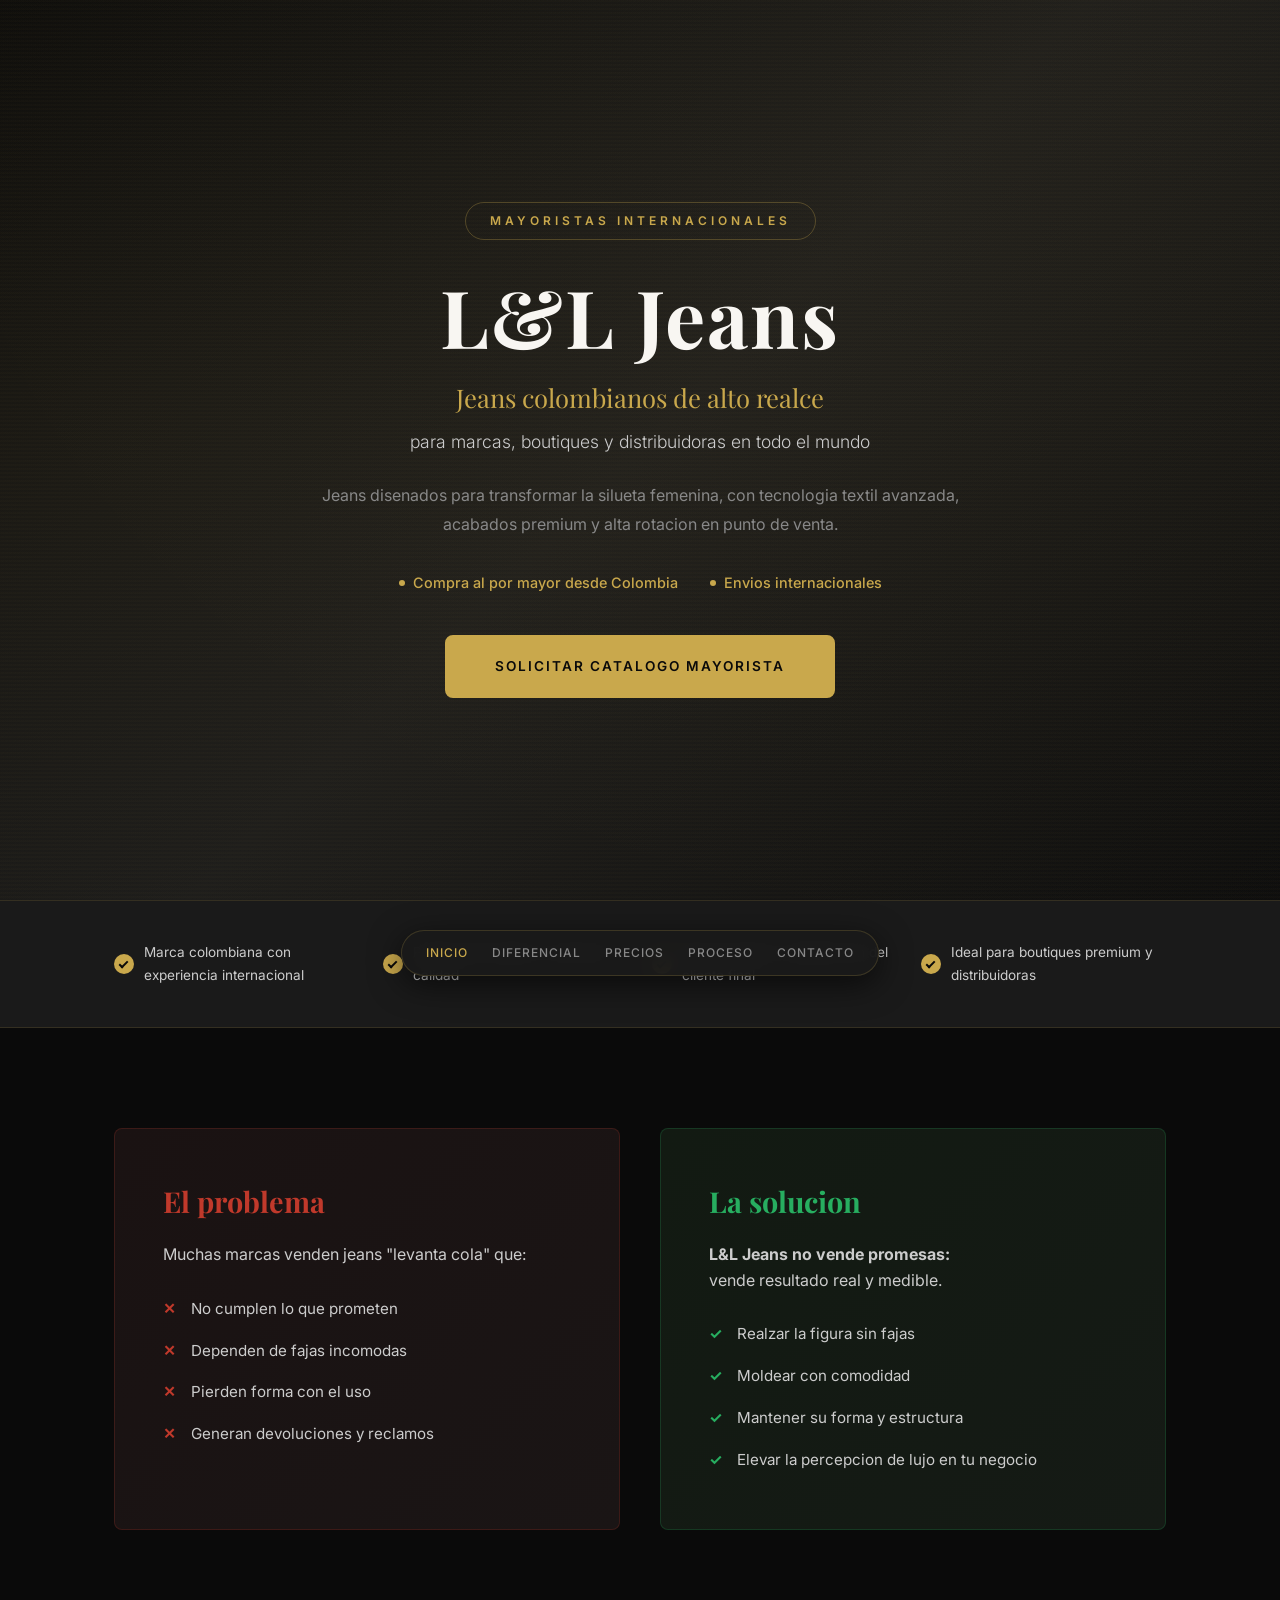
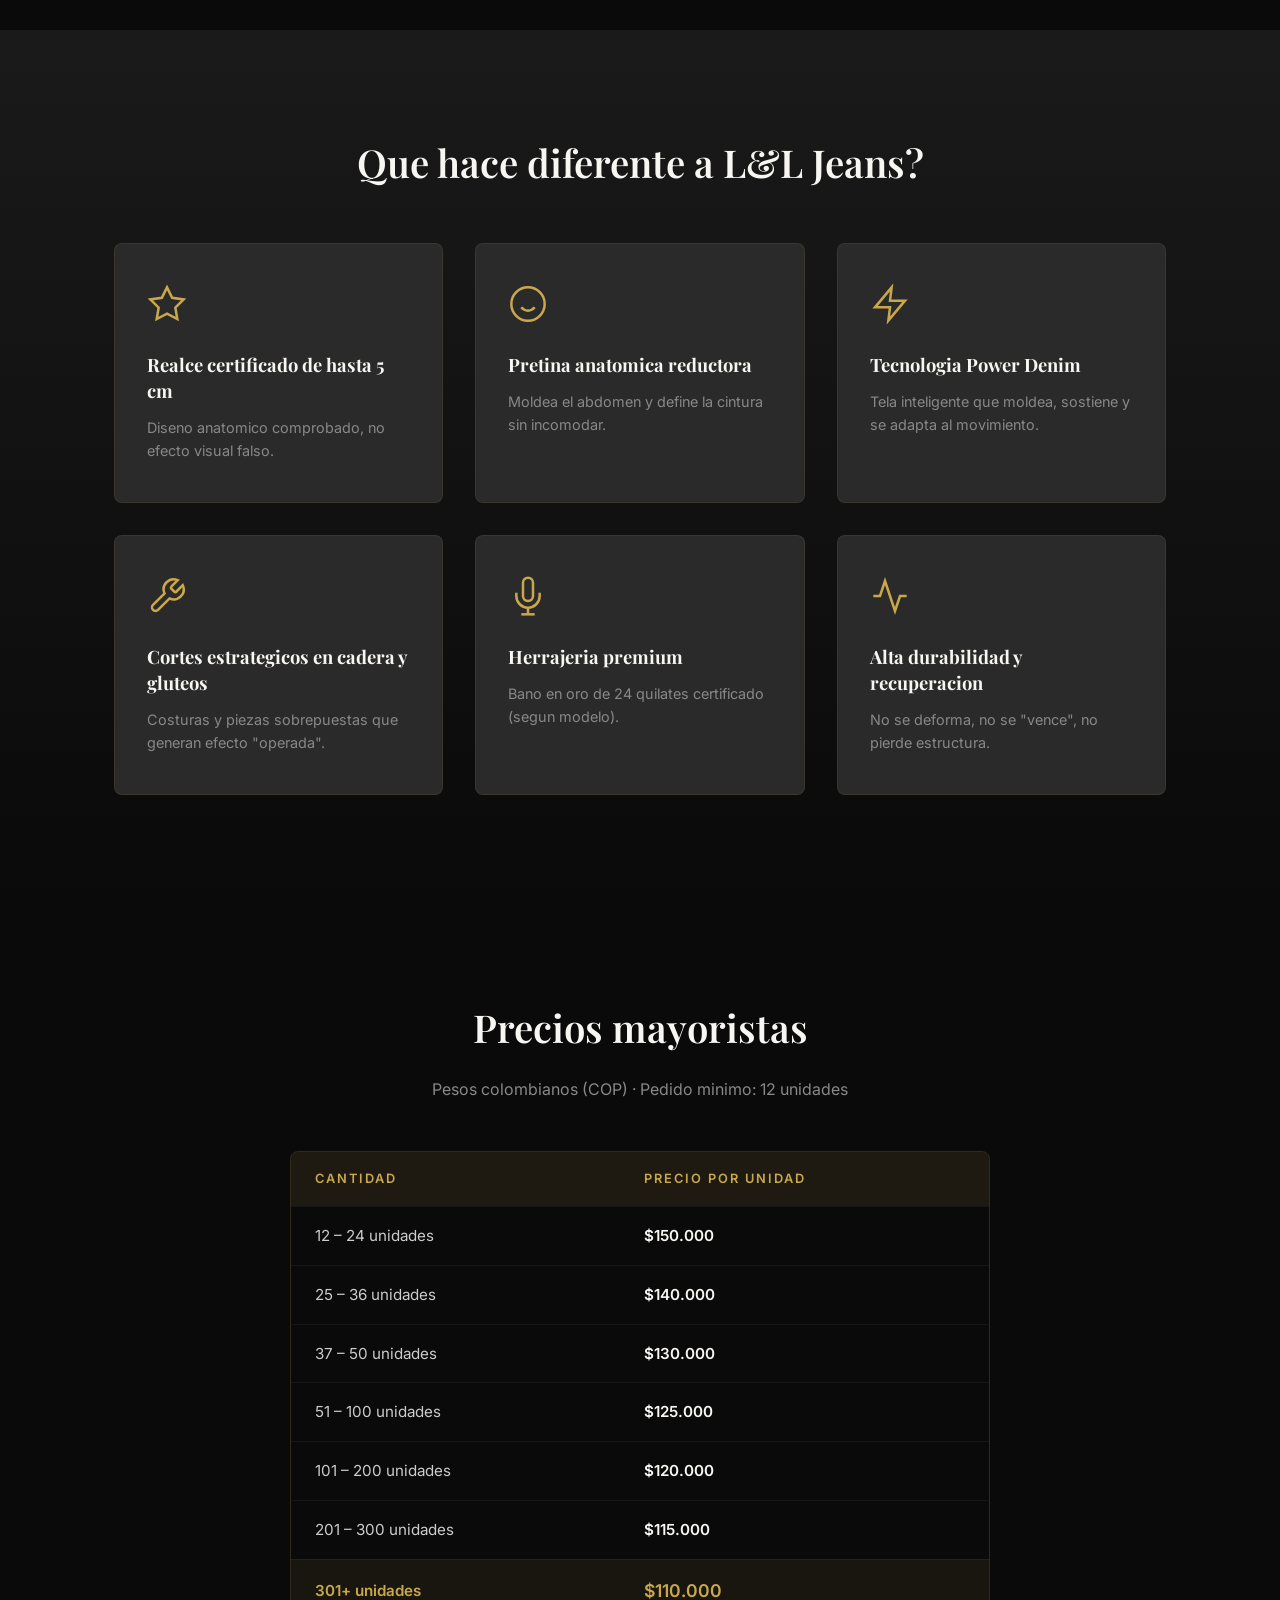
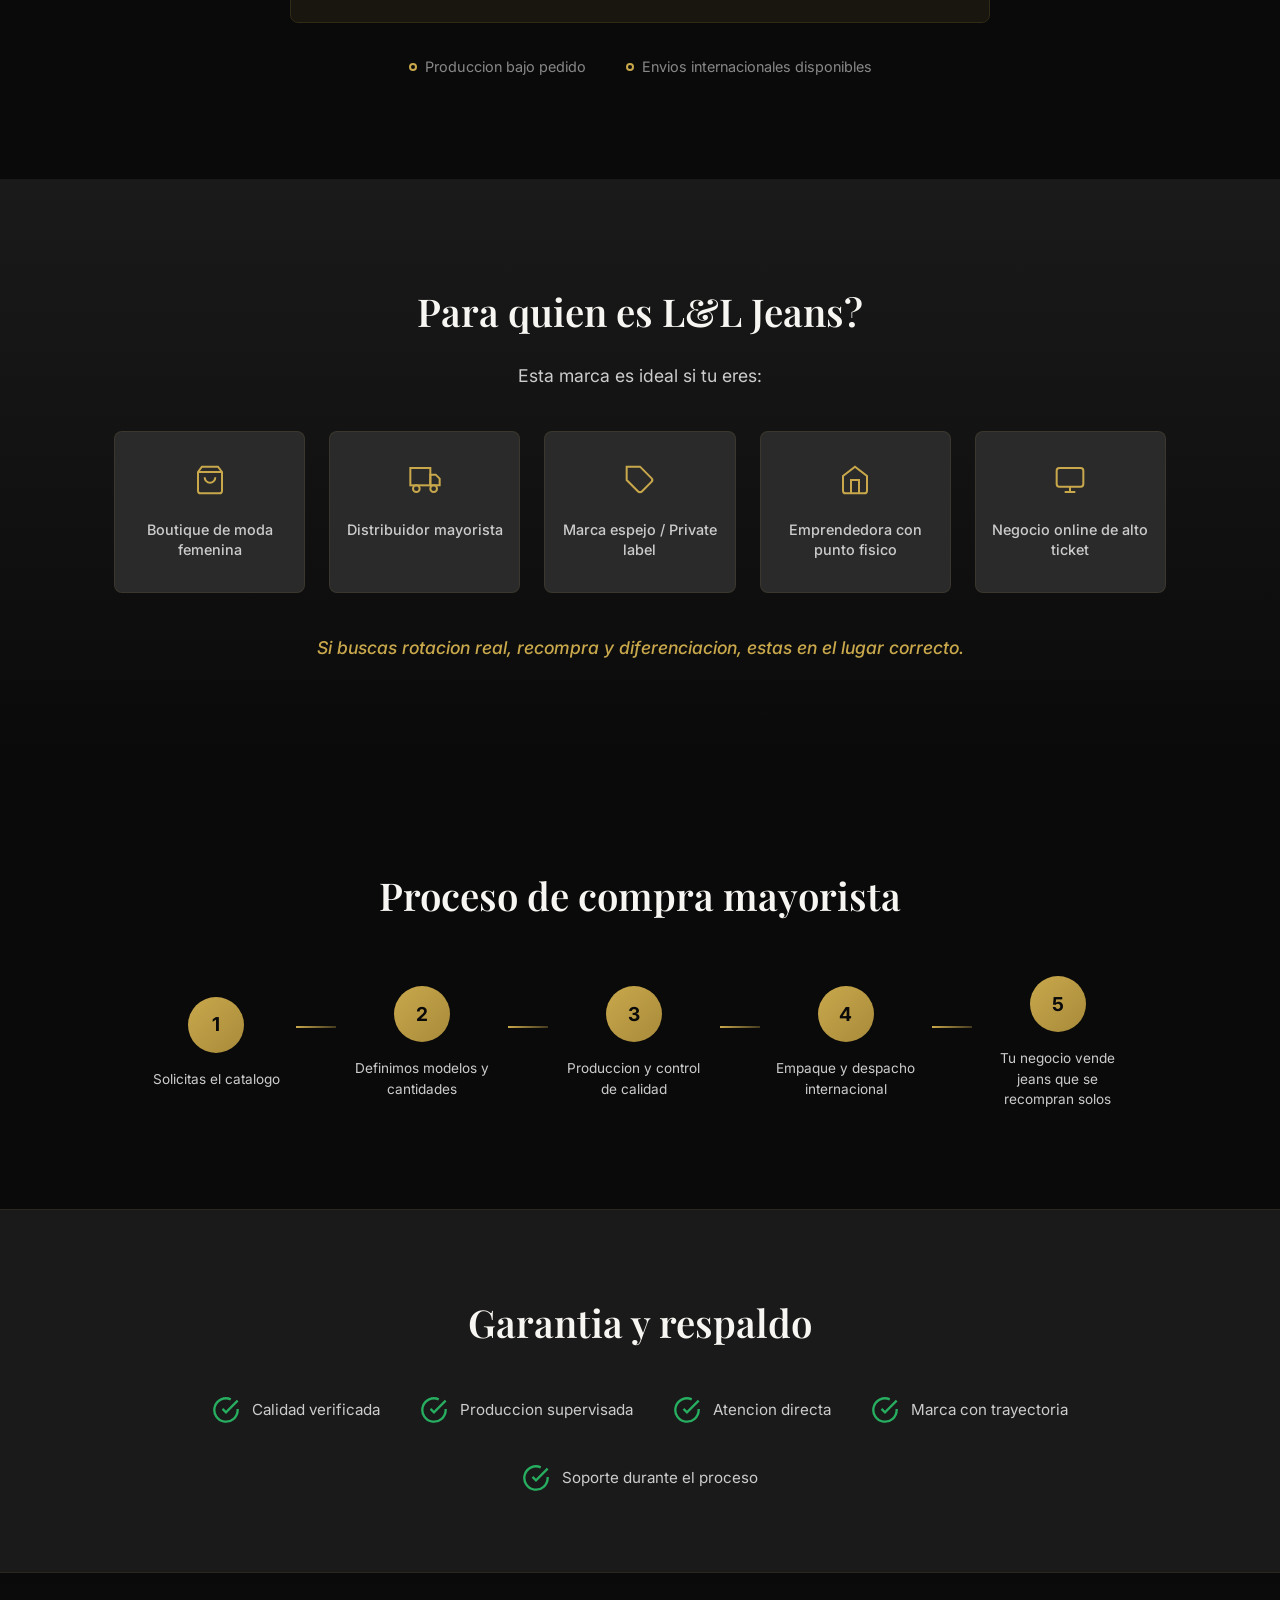
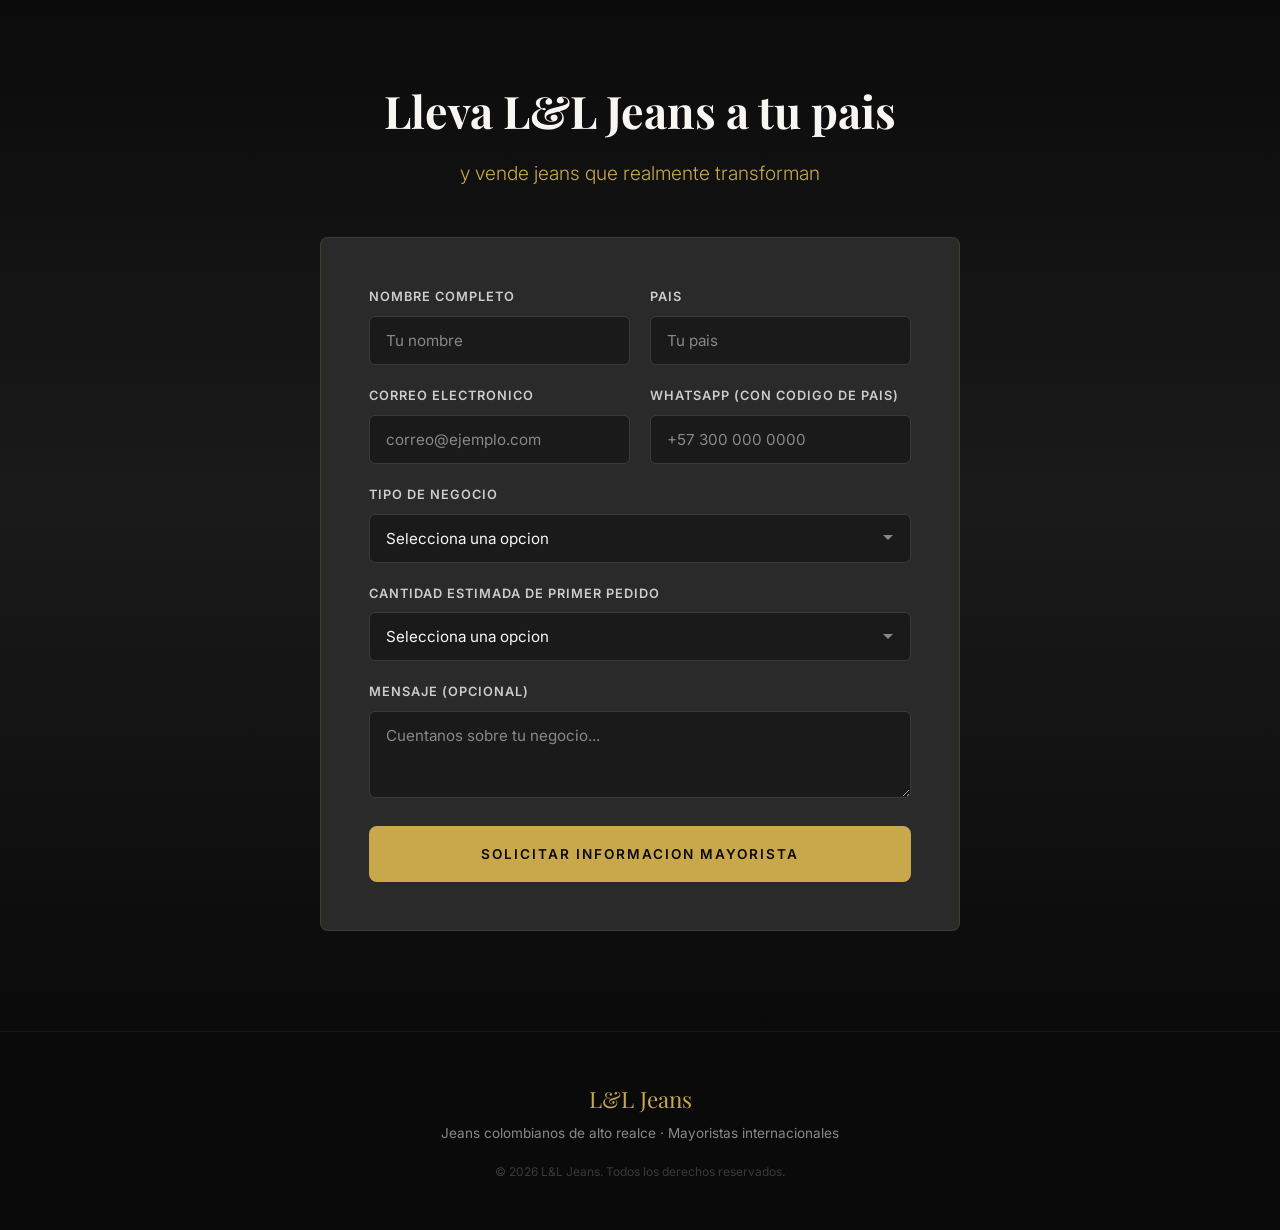
==== index.html @ a90017c5 "Add L&L Jeans wholesale landing page Complete landing page for Colombian premium jeans wholesale bus" ====
<!DOCTYPE html>
<html lang="es">
<head>
  <meta charset="UTF-8">
  <meta name="viewport" content="width=device-width, initial-scale=1.0">
  <title>L&L Jeans | Mayoristas Internacionales – Jeans Colombianos de Alto Realce</title>
  <meta name="description" content="L&L Jeans: Jeans colombianos de alto realce para marcas, boutiques y distribuidoras en todo el mundo. Compra al por mayor desde Colombia con envios internacionales.">
  <link rel="stylesheet" href="styles.css">
  <link rel="preconnect" href="https://fonts.googleapis.com">
  <link rel="preconnect" href="https://fonts.gstatic.com" crossorigin>
  <link href="https://fonts.googleapis.com/css2?family=Playfair+Display:wght@400;600;700&family=Inter:wght@300;400;500;600;700&display=swap" rel="stylesheet">
</head>
<body>

  <!-- HERO -->
  <section class="hero" id="inicio">
    <div class="hero-overlay"></div>
    <div class="container hero-content">
      <p class="hero-badge">Mayoristas Internacionales</p>
      <h1 class="hero-title">L&L Jeans</h1>
      <p class="hero-subtitle">Jeans colombianos de alto realce</p>
      <p class="hero-tagline">para marcas, boutiques y distribuidoras en todo el mundo</p>
      <p class="hero-description">
        Jeans disenados para transformar la silueta femenina, con tecnologia textil avanzada, acabados premium y alta rotacion en punto de venta.
      </p>
      <div class="hero-points">
        <span>Compra al por mayor desde Colombia</span>
        <span>Envios internacionales</span>
      </div>
      <a href="#contacto" class="btn btn-primary btn-lg">Solicitar catalogo mayorista</a>
    </div>
  </section>

  <!-- TRUST BAR -->
  <section class="trust-bar">
    <div class="container">
      <div class="trust-grid">
        <div class="trust-item">
          <span class="trust-check"></span>
          Marca colombiana con experiencia internacional
        </div>
        <div class="trust-item">
          <span class="trust-check"></span>
          Produccion propia y control de calidad
        </div>
        <div class="trust-item">
          <span class="trust-check"></span>
          Alta recompra y satisfaccion del cliente final
        </div>
        <div class="trust-item">
          <span class="trust-check"></span>
          Ideal para boutiques premium y distribuidoras
        </div>
      </div>
    </div>
  </section>

  <!-- PROBLEMA / SOLUCION -->
  <section class="problem-solution" id="solucion">
    <div class="container">
      <div class="ps-grid">
        <div class="ps-card ps-problem">
          <h2>El problema</h2>
          <p class="ps-intro">Muchas marcas venden jeans "levanta cola" que:</p>
          <ul>
            <li>No cumplen lo que prometen</li>
            <li>Dependen de fajas incomodas</li>
            <li>Pierden forma con el uso</li>
            <li>Generan devoluciones y reclamos</li>
          </ul>
        </div>
        <div class="ps-card ps-solution">
          <h2>La solucion</h2>
          <p class="ps-intro"><strong>L&L Jeans no vende promesas:</strong><br>vende resultado real y medible.</p>
          <ul>
            <li>Realzar la figura sin fajas</li>
            <li>Moldear con comodidad</li>
            <li>Mantener su forma y estructura</li>
            <li>Elevar la percepcion de lujo en tu negocio</li>
          </ul>
        </div>
      </div>
    </div>
  </section>

  <!-- VALORES AGREGADOS -->
  <section class="features" id="diferencial">
    <div class="container">
      <h2 class="section-title">Que hace diferente a L&L Jeans?</h2>
      <div class="features-grid">
        <div class="feature-card">
          <div class="feature-icon">
            <svg width="40" height="40" viewBox="0 0 24 24" fill="none" stroke="currentColor" stroke-width="1.5"><path d="M12 2l3.09 6.26L22 9.27l-5 4.87 1.18 6.88L12 17.77l-6.18 3.25L7 14.14 2 9.27l6.91-1.01L12 2z"/></svg>
          </div>
          <h3>Realce certificado de hasta 5 cm</h3>
          <p>Diseno anatomico comprobado, no efecto visual falso.</p>
        </div>
        <div class="feature-card">
          <div class="feature-icon">
            <svg width="40" height="40" viewBox="0 0 24 24" fill="none" stroke="currentColor" stroke-width="1.5"><circle cx="12" cy="12" r="10"/><path d="M8 14s1.5 2 4 2 4-2 4-2"/><line x1="9" y1="9" x2="9.01" y2="9"/><line x1="15" y1="9" x2="15.01" y2="9"/></svg>
          </div>
          <h3>Pretina anatomica reductora</h3>
          <p>Moldea el abdomen y define la cintura sin incomodar.</p>
        </div>
        <div class="feature-card">
          <div class="feature-icon">
            <svg width="40" height="40" viewBox="0 0 24 24" fill="none" stroke="currentColor" stroke-width="1.5"><polygon points="13 2 3 14 12 14 11 22 21 10 12 10 13 2"/></svg>
          </div>
          <h3>Tecnologia Power Denim</h3>
          <p>Tela inteligente que moldea, sostiene y se adapta al movimiento.</p>
        </div>
        <div class="feature-card">
          <div class="feature-icon">
            <svg width="40" height="40" viewBox="0 0 24 24" fill="none" stroke="currentColor" stroke-width="1.5"><path d="M14.7 6.3a1 1 0 0 0 0 1.4l1.6 1.6a1 1 0 0 0 1.4 0l3.77-3.77a6 6 0 0 1-7.94 7.94l-6.91 6.91a2.12 2.12 0 0 1-3-3l6.91-6.91a6 6 0 0 1 7.94-7.94l-3.76 3.76z"/></svg>
          </div>
          <h3>Cortes estrategicos en cadera y gluteos</h3>
          <p>Costuras y piezas sobrepuestas que generan efecto "operada".</p>
        </div>
        <div class="feature-card">
          <div class="feature-icon">
            <svg width="40" height="40" viewBox="0 0 24 24" fill="none" stroke="currentColor" stroke-width="1.5"><path d="M12 1a3 3 0 0 0-3 3v8a3 3 0 0 0 6 0V4a3 3 0 0 0-3-3z"/><path d="M19 10v2a7 7 0 0 1-14 0v-2"/><line x1="12" y1="19" x2="12" y2="23"/><line x1="8" y1="23" x2="16" y2="23"/></svg>
          </div>
          <h3>Herrajeria premium</h3>
          <p>Bano en oro de 24 quilates certificado (segun modelo).</p>
        </div>
        <div class="feature-card">
          <div class="feature-icon">
            <svg width="40" height="40" viewBox="0 0 24 24" fill="none" stroke="currentColor" stroke-width="1.5"><polyline points="22 12 18 12 15 21 9 3 6 12 2 12"/></svg>
          </div>
          <h3>Alta durabilidad y recuperacion</h3>
          <p>No se deforma, no se "vence", no pierde estructura.</p>
        </div>
      </div>
    </div>
  </section>

  <!-- PRECIOS MAYORISTAS -->
  <section class="pricing" id="precios">
    <div class="container">
      <h2 class="section-title">Precios mayoristas</h2>
      <p class="section-subtitle">Pesos colombianos (COP) &middot; Pedido minimo: 12 unidades</p>
      <div class="pricing-table-wrapper">
        <table class="pricing-table">
          <thead>
            <tr>
              <th>Cantidad</th>
              <th>Precio por unidad</th>
            </tr>
          </thead>
          <tbody>
            <tr>
              <td>12 &ndash; 24 unidades</td>
              <td><strong>$150.000</strong></td>
            </tr>
            <tr>
              <td>25 &ndash; 36 unidades</td>
              <td><strong>$140.000</strong></td>
            </tr>
            <tr>
              <td>37 &ndash; 50 unidades</td>
              <td><strong>$130.000</strong></td>
            </tr>
            <tr>
              <td>51 &ndash; 100 unidades</td>
              <td><strong>$125.000</strong></td>
            </tr>
            <tr>
              <td>101 &ndash; 200 unidades</td>
              <td><strong>$120.000</strong></td>
            </tr>
            <tr>
              <td>201 &ndash; 300 unidades</td>
              <td><strong>$115.000</strong></td>
            </tr>
            <tr class="highlight-row">
              <td>301+ unidades</td>
              <td><strong>$110.000</strong></td>
            </tr>
          </tbody>
        </table>
      </div>
      <div class="pricing-notes">
        <span>Produccion bajo pedido</span>
        <span>Envios internacionales disponibles</span>
      </div>
    </div>
  </section>

  <!-- PARA QUIEN -->
  <section class="audience" id="para-quien">
    <div class="container">
      <h2 class="section-title">Para quien es L&L Jeans?</h2>
      <p class="section-intro">Esta marca es ideal si tu eres:</p>
      <div class="audience-grid">
        <div class="audience-card">
          <div class="audience-icon">
            <svg width="32" height="32" viewBox="0 0 24 24" fill="none" stroke="currentColor" stroke-width="1.5"><path d="M6 2L3 6v14a2 2 0 0 0 2 2h14a2 2 0 0 0 2-2V6l-3-4z"/><line x1="3" y1="6" x2="21" y2="6"/><path d="M16 10a4 4 0 0 1-8 0"/></svg>
          </div>
          <h3>Boutique de moda femenina</h3>
        </div>
        <div class="audience-card">
          <div class="audience-icon">
            <svg width="32" height="32" viewBox="0 0 24 24" fill="none" stroke="currentColor" stroke-width="1.5"><rect x="1" y="3" width="15" height="13"/><polygon points="16 8 20 8 23 11 23 16 16 16 16 8"/><circle cx="5.5" cy="18.5" r="2.5"/><circle cx="18.5" cy="18.5" r="2.5"/></svg>
          </div>
          <h3>Distribuidor mayorista</h3>
        </div>
        <div class="audience-card">
          <div class="audience-icon">
            <svg width="32" height="32" viewBox="0 0 24 24" fill="none" stroke="currentColor" stroke-width="1.5"><path d="M20.59 13.41l-7.17 7.17a2 2 0 0 1-2.83 0L2 12V2h10l8.59 8.59a2 2 0 0 1 0 2.82z"/><line x1="7" y1="7" x2="7.01" y2="7"/></svg>
          </div>
          <h3>Marca espejo / Private label</h3>
        </div>
        <div class="audience-card">
          <div class="audience-icon">
            <svg width="32" height="32" viewBox="0 0 24 24" fill="none" stroke="currentColor" stroke-width="1.5"><path d="M3 9l9-7 9 7v11a2 2 0 0 1-2 2H5a2 2 0 0 1-2-2z"/><polyline points="9 22 9 12 15 12 15 22"/></svg>
          </div>
          <h3>Emprendedora con punto fisico</h3>
        </div>
        <div class="audience-card">
          <div class="audience-icon">
            <svg width="32" height="32" viewBox="0 0 24 24" fill="none" stroke="currentColor" stroke-width="1.5"><rect x="2" y="3" width="20" height="14" rx="2" ry="2"/><line x1="8" y1="21" x2="16" y2="21"/><line x1="12" y1="17" x2="12" y2="21"/></svg>
          </div>
          <h3>Negocio online de alto ticket</h3>
        </div>
      </div>
      <p class="audience-cta-text">Si buscas rotacion real, recompra y diferenciacion, estas en el lugar correcto.</p>
    </div>
  </section>

  <!-- PROCESO -->
  <section class="process" id="proceso">
    <div class="container">
      <h2 class="section-title">Proceso de compra mayorista</h2>
      <div class="process-steps">
        <div class="step">
          <div class="step-number">1</div>
          <p>Solicitas el catalogo</p>
        </div>
        <div class="step-connector"></div>
        <div class="step">
          <div class="step-number">2</div>
          <p>Definimos modelos y cantidades</p>
        </div>
        <div class="step-connector"></div>
        <div class="step">
          <div class="step-number">3</div>
          <p>Produccion y control de calidad</p>
        </div>
        <div class="step-connector"></div>
        <div class="step">
          <div class="step-number">4</div>
          <p>Empaque y despacho internacional</p>
        </div>
        <div class="step-connector"></div>
        <div class="step">
          <div class="step-number">5</div>
          <p>Tu negocio vende jeans que se recompran solos</p>
        </div>
      </div>
    </div>
  </section>

  <!-- GARANTIA -->
  <section class="guarantee">
    <div class="container">
      <h2 class="section-title">Garantia y respaldo</h2>
      <div class="guarantee-grid">
        <div class="guarantee-item">
          <svg width="28" height="28" viewBox="0 0 24 24" fill="none" stroke="currentColor" stroke-width="2"><path d="M22 11.08V12a10 10 0 1 1-5.93-9.14"/><polyline points="22 4 12 14.01 9 11.01"/></svg>
          <span>Calidad verificada</span>
        </div>
        <div class="guarantee-item">
          <svg width="28" height="28" viewBox="0 0 24 24" fill="none" stroke="currentColor" stroke-width="2"><path d="M22 11.08V12a10 10 0 1 1-5.93-9.14"/><polyline points="22 4 12 14.01 9 11.01"/></svg>
          <span>Produccion supervisada</span>
        </div>
        <div class="guarantee-item">
          <svg width="28" height="28" viewBox="0 0 24 24" fill="none" stroke="currentColor" stroke-width="2"><path d="M22 11.08V12a10 10 0 1 1-5.93-9.14"/><polyline points="22 4 12 14.01 9 11.01"/></svg>
          <span>Atencion directa</span>
        </div>
        <div class="guarantee-item">
          <svg width="28" height="28" viewBox="0 0 24 24" fill="none" stroke="currentColor" stroke-width="2"><path d="M22 11.08V12a10 10 0 1 1-5.93-9.14"/><polyline points="22 4 12 14.01 9 11.01"/></svg>
          <span>Marca con trayectoria</span>
        </div>
        <div class="guarantee-item">
          <svg width="28" height="28" viewBox="0 0 24 24" fill="none" stroke="currentColor" stroke-width="2"><path d="M22 11.08V12a10 10 0 1 1-5.93-9.14"/><polyline points="22 4 12 14.01 9 11.01"/></svg>
          <span>Soporte durante el proceso</span>
        </div>
      </div>
    </div>
  </section>

  <!-- CTA FINAL -->
  <section class="final-cta" id="contacto">
    <div class="container">
      <h2>Lleva L&L Jeans a tu pais</h2>
      <p class="final-cta-sub">y vende jeans que realmente transforman</p>

      <form class="contact-form" id="contactForm">
        <div class="form-row">
          <div class="form-group">
            <label for="nombre">Nombre completo</label>
            <input type="text" id="nombre" name="nombre" required placeholder="Tu nombre">
          </div>
          <div class="form-group">
            <label for="pais">Pais</label>
            <input type="text" id="pais" name="pais" required placeholder="Tu pais">
          </div>
        </div>
        <div class="form-row">
          <div class="form-group">
            <label for="email">Correo electronico</label>
            <input type="email" id="email" name="email" required placeholder="correo@ejemplo.com">
          </div>
          <div class="form-group">
            <label for="whatsapp">WhatsApp (con codigo de pais)</label>
            <input type="tel" id="whatsapp" name="whatsapp" required placeholder="+57 300 000 0000">
          </div>
        </div>
        <div class="form-group">
          <label for="negocio">Tipo de negocio</label>
          <select id="negocio" name="negocio" required>
            <option value="" disabled selected>Selecciona una opcion</option>
            <option value="boutique">Boutique de moda femenina</option>
            <option value="distribuidor">Distribuidor mayorista</option>
            <option value="marca-espejo">Marca espejo / Private label</option>
            <option value="punto-fisico">Emprendedora con punto fisico</option>
            <option value="online">Negocio online</option>
            <option value="otro">Otro</option>
          </select>
        </div>
        <div class="form-group">
          <label for="cantidad">Cantidad estimada de primer pedido</label>
          <select id="cantidad" name="cantidad" required>
            <option value="" disabled selected>Selecciona una opcion</option>
            <option value="12-24">12 - 24 unidades</option>
            <option value="25-50">25 - 50 unidades</option>
            <option value="51-100">51 - 100 unidades</option>
            <option value="101-200">101 - 200 unidades</option>
            <option value="201+">201+ unidades</option>
          </select>
        </div>
        <div class="form-group">
          <label for="mensaje">Mensaje (opcional)</label>
          <textarea id="mensaje" name="mensaje" rows="3" placeholder="Cuentanos sobre tu negocio..."></textarea>
        </div>
        <button type="submit" class="btn btn-primary btn-lg btn-full">Solicitar informacion mayorista</button>
      </form>
    </div>
  </section>

  <!-- FOOTER -->
  <footer class="footer">
    <div class="container">
      <p class="footer-brand">L&L Jeans</p>
      <p class="footer-tagline">Jeans colombianos de alto realce &middot; Mayoristas internacionales</p>
      <p class="footer-copy">&copy; 2026 L&L Jeans. Todos los derechos reservados.</p>
    </div>
  </footer>

  <!-- FLOATING NAV -->
  <nav class="floating-nav" id="floatingNav">
    <a href="#inicio">Inicio</a>
    <a href="#diferencial">Diferencial</a>
    <a href="#precios">Precios</a>
    <a href="#proceso">Proceso</a>
    <a href="#contacto">Contacto</a>
  </nav>

  <script src="script.js"></script>
</body>
</html>
---- styles.css ----
/* ============================================
   L&L JEANS – LANDING PAGE STYLES
   Premium Wholesale Colombian Jeans
   ============================================ */

/* --- RESET & BASE --- */
*, *::before, *::after {
  margin: 0;
  padding: 0;
  box-sizing: border-box;
}

:root {
  --color-gold: #c9a84c;
  --color-gold-light: #d4b95e;
  --color-gold-dark: #a88a3a;
  --color-black: #0a0a0a;
  --color-dark: #1a1a1a;
  --color-dark-soft: #2a2a2a;
  --color-gray-dark: #3a3a3a;
  --color-gray: #888;
  --color-gray-light: #ccc;
  --color-white: #f8f6f2;
  --color-white-pure: #ffffff;
  --color-red-soft: #c0392b;
  --color-green-soft: #27ae60;

  --font-heading: 'Playfair Display', Georgia, serif;
  --font-body: 'Inter', -apple-system, BlinkMacSystemFont, sans-serif;

  --container-max: 1100px;
  --section-padding: 100px 0;
  --border-radius: 8px;
  --transition: 0.3s ease;
}

html {
  scroll-behavior: smooth;
  font-size: 16px;
}

body {
  font-family: var(--font-body);
  background: var(--color-black);
  color: var(--color-white);
  line-height: 1.7;
  -webkit-font-smoothing: antialiased;
  -moz-osx-font-smoothing: grayscale;
}

.container {
  max-width: var(--container-max);
  margin: 0 auto;
  padding: 0 24px;
}

img {
  max-width: 100%;
  display: block;
}

a {
  color: var(--color-gold);
  text-decoration: none;
  transition: color var(--transition);
}

a:hover {
  color: var(--color-gold-light);
}

/* --- BUTTONS --- */
.btn {
  display: inline-block;
  font-family: var(--font-body);
  font-weight: 600;
  text-transform: uppercase;
  letter-spacing: 2px;
  font-size: 0.8rem;
  padding: 16px 40px;
  border: 2px solid var(--color-gold);
  border-radius: var(--border-radius);
  cursor: pointer;
  transition: all var(--transition);
  text-align: center;
}

.btn-primary {
  background: var(--color-gold);
  color: var(--color-black);
}

.btn-primary:hover {
  background: var(--color-gold-light);
  border-color: var(--color-gold-light);
  color: var(--color-black);
  transform: translateY(-2px);
  box-shadow: 0 8px 30px rgba(201, 168, 76, 0.3);
}

.btn-lg {
  padding: 18px 48px;
  font-size: 0.85rem;
}

.btn-full {
  width: 100%;
}

/* --- SECTION TITLES --- */
.section-title {
  font-family: var(--font-heading);
  font-size: 2.4rem;
  font-weight: 600;
  text-align: center;
  margin-bottom: 16px;
  color: var(--color-white);
}

.section-subtitle {
  text-align: center;
  color: var(--color-gray);
  font-size: 1rem;
  margin-bottom: 48px;
}

.section-intro {
  text-align: center;
  color: var(--color-gray-light);
  font-size: 1.1rem;
  margin-bottom: 40px;
}

/* ============================================
   HERO
   ============================================ */
.hero {
  position: relative;
  min-height: 100vh;
  display: flex;
  align-items: center;
  justify-content: center;
  text-align: center;
  background: linear-gradient(135deg, #0a0a0a 0%, #1a1a1a 50%, #0d0d0d 100%);
  overflow: hidden;
}

.hero::before {
  content: '';
  position: absolute;
  top: -50%;
  left: -50%;
  width: 200%;
  height: 200%;
  background: radial-gradient(ellipse at 30% 50%, rgba(201, 168, 76, 0.06) 0%, transparent 60%),
              radial-gradient(ellipse at 70% 30%, rgba(201, 168, 76, 0.04) 0%, transparent 50%);
  animation: heroGlow 8s ease-in-out infinite alternate;
}

@keyframes heroGlow {
  0% { transform: translate(0, 0); }
  100% { transform: translate(2%, -1%); }
}

.hero-overlay {
  position: absolute;
  inset: 0;
  background: repeating-linear-gradient(
    0deg,
    transparent,
    transparent 2px,
    rgba(201, 168, 76, 0.02) 2px,
    rgba(201, 168, 76, 0.02) 4px
  );
  pointer-events: none;
}

.hero-content {
  position: relative;
  z-index: 2;
  padding: 60px 24px;
}

.hero-badge {
  display: inline-block;
  font-size: 0.75rem;
  font-weight: 600;
  text-transform: uppercase;
  letter-spacing: 4px;
  color: var(--color-gold);
  border: 1px solid rgba(201, 168, 76, 0.3);
  padding: 8px 24px;
  border-radius: 30px;
  margin-bottom: 32px;
}

.hero-title {
  font-family: var(--font-heading);
  font-size: 5rem;
  font-weight: 700;
  color: var(--color-white);
  line-height: 1.1;
  margin-bottom: 16px;
  letter-spacing: 2px;
}

.hero-subtitle {
  font-family: var(--font-heading);
  font-size: 1.6rem;
  font-weight: 400;
  color: var(--color-gold);
  margin-bottom: 8px;
}

.hero-tagline {
  font-size: 1.1rem;
  color: var(--color-gray-light);
  margin-bottom: 24px;
  font-weight: 300;
}

.hero-description {
  max-width: 640px;
  margin: 0 auto 32px;
  font-size: 1rem;
  color: var(--color-gray);
  line-height: 1.8;
}

.hero-points {
  display: flex;
  justify-content: center;
  gap: 32px;
  margin-bottom: 40px;
  flex-wrap: wrap;
}

.hero-points span {
  display: flex;
  align-items: center;
  gap: 8px;
  font-size: 0.9rem;
  color: var(--color-gold);
  font-weight: 500;
}

.hero-points span::before {
  content: '';
  display: inline-block;
  width: 6px;
  height: 6px;
  background: var(--color-gold);
  border-radius: 50%;
}

/* ============================================
   TRUST BAR
   ============================================ */
.trust-bar {
  background: var(--color-dark);
  border-top: 1px solid rgba(201, 168, 76, 0.15);
  border-bottom: 1px solid rgba(201, 168, 76, 0.15);
  padding: 40px 0;
}

.trust-grid {
  display: grid;
  grid-template-columns: repeat(4, 1fr);
  gap: 24px;
}

.trust-item {
  display: flex;
  align-items: center;
  gap: 10px;
  font-size: 0.85rem;
  color: var(--color-gray-light);
  font-weight: 400;
}

.trust-check {
  flex-shrink: 0;
  width: 20px;
  height: 20px;
  background: var(--color-gold);
  border-radius: 50%;
  position: relative;
}

.trust-check::after {
  content: '';
  position: absolute;
  top: 5px;
  left: 7px;
  width: 5px;
  height: 9px;
  border: solid var(--color-black);
  border-width: 0 2px 2px 0;
  transform: rotate(45deg);
}

/* ============================================
   PROBLEM / SOLUTION
   ============================================ */
.problem-solution {
  padding: var(--section-padding);
  background: var(--color-black);
}

.ps-grid {
  display: grid;
  grid-template-columns: 1fr 1fr;
  gap: 40px;
}

.ps-card {
  padding: 48px;
  border-radius: var(--border-radius);
}

.ps-problem {
  background: linear-gradient(135deg, #1a1212, #1a1515);
  border: 1px solid rgba(192, 57, 43, 0.2);
}

.ps-solution {
  background: linear-gradient(135deg, #121a12, #151a15);
  border: 1px solid rgba(39, 174, 96, 0.2);
}

.ps-card h2 {
  font-family: var(--font-heading);
  font-size: 1.8rem;
  margin-bottom: 16px;
  color: var(--color-white);
}

.ps-problem h2 {
  color: var(--color-red-soft);
}

.ps-solution h2 {
  color: var(--color-green-soft);
}

.ps-intro {
  font-size: 1rem;
  color: var(--color-gray-light);
  margin-bottom: 20px;
  line-height: 1.6;
}

.ps-card ul {
  list-style: none;
  padding: 0;
}

.ps-card ul li {
  padding: 8px 0 8px 28px;
  position: relative;
  font-size: 0.95rem;
  color: var(--color-gray-light);
}

.ps-problem ul li::before {
  content: '\2715';
  position: absolute;
  left: 0;
  color: var(--color-red-soft);
  font-weight: 700;
}

.ps-solution ul li::before {
  content: '\2713';
  position: absolute;
  left: 0;
  color: var(--color-green-soft);
  font-weight: 700;
}

/* ============================================
   FEATURES
   ============================================ */
.features {
  padding: var(--section-padding);
  background: linear-gradient(180deg, var(--color-dark) 0%, var(--color-black) 100%);
}

.features-grid {
  display: grid;
  grid-template-columns: repeat(3, 1fr);
  gap: 32px;
  margin-top: 48px;
}

.feature-card {
  background: var(--color-dark-soft);
  border: 1px solid rgba(201, 168, 76, 0.1);
  border-radius: var(--border-radius);
  padding: 40px 32px;
  transition: all var(--transition);
}

.feature-card:hover {
  border-color: rgba(201, 168, 76, 0.3);
  transform: translateY(-4px);
  box-shadow: 0 12px 40px rgba(0, 0, 0, 0.4);
}

.feature-icon {
  color: var(--color-gold);
  margin-bottom: 20px;
}

.feature-card h3 {
  font-family: var(--font-heading);
  font-size: 1.15rem;
  color: var(--color-white);
  margin-bottom: 12px;
  line-height: 1.4;
}

.feature-card p {
  font-size: 0.9rem;
  color: var(--color-gray);
  line-height: 1.6;
}

/* ============================================
   PRICING
   ============================================ */
.pricing {
  padding: var(--section-padding);
  background: var(--color-black);
}

.pricing-table-wrapper {
  max-width: 700px;
  margin: 0 auto;
  border-radius: var(--border-radius);
  overflow: hidden;
  border: 1px solid rgba(201, 168, 76, 0.2);
}

.pricing-table {
  width: 100%;
  border-collapse: collapse;
}

.pricing-table thead {
  background: rgba(201, 168, 76, 0.1);
}

.pricing-table th {
  padding: 16px 24px;
  text-align: left;
  font-size: 0.8rem;
  text-transform: uppercase;
  letter-spacing: 2px;
  color: var(--color-gold);
  font-weight: 600;
}

.pricing-table td {
  padding: 16px 24px;
  font-size: 0.95rem;
  color: var(--color-gray-light);
  border-top: 1px solid rgba(255, 255, 255, 0.05);
}

.pricing-table td strong {
  color: var(--color-white);
  font-weight: 600;
}

.pricing-table tbody tr:hover {
  background: rgba(201, 168, 76, 0.05);
}

.pricing-table .highlight-row {
  background: rgba(201, 168, 76, 0.08);
}

.pricing-table .highlight-row td {
  color: var(--color-gold);
  font-weight: 600;
}

.pricing-table .highlight-row td strong {
  color: var(--color-gold);
  font-size: 1.1rem;
}

.pricing-notes {
  display: flex;
  justify-content: center;
  gap: 40px;
  margin-top: 32px;
  flex-wrap: wrap;
}

.pricing-notes span {
  display: flex;
  align-items: center;
  gap: 8px;
  font-size: 0.9rem;
  color: var(--color-gray);
}

.pricing-notes span::before {
  content: '';
  display: inline-block;
  width: 8px;
  height: 8px;
  border: 2px solid var(--color-gold);
  border-radius: 50%;
}

/* ============================================
   AUDIENCE
   ============================================ */
.audience {
  padding: var(--section-padding);
  background: linear-gradient(180deg, var(--color-dark) 0%, var(--color-black) 100%);
}

.audience-grid {
  display: grid;
  grid-template-columns: repeat(5, 1fr);
  gap: 24px;
  margin-bottom: 40px;
}

.audience-card {
  text-align: center;
  padding: 32px 16px;
  background: var(--color-dark-soft);
  border: 1px solid rgba(201, 168, 76, 0.1);
  border-radius: var(--border-radius);
  transition: all var(--transition);
}

.audience-card:hover {
  border-color: rgba(201, 168, 76, 0.3);
  transform: translateY(-3px);
}

.audience-icon {
  color: var(--color-gold);
  margin-bottom: 16px;
}

.audience-card h3 {
  font-size: 0.9rem;
  font-weight: 500;
  color: var(--color-gray-light);
  line-height: 1.4;
}

.audience-cta-text {
  text-align: center;
  font-size: 1.1rem;
  color: var(--color-gold);
  font-weight: 500;
  font-style: italic;
}

/* ============================================
   PROCESS
   ============================================ */
.process {
  padding: var(--section-padding);
  background: var(--color-black);
}

.process-steps {
  display: flex;
  align-items: center;
  justify-content: center;
  gap: 0;
  flex-wrap: wrap;
  margin-top: 48px;
}

.step {
  text-align: center;
  flex: 0 0 auto;
  padding: 0 16px;
}

.step-number {
  width: 56px;
  height: 56px;
  border-radius: 50%;
  background: linear-gradient(135deg, var(--color-gold), var(--color-gold-dark));
  color: var(--color-black);
  font-weight: 700;
  font-size: 1.2rem;
  display: flex;
  align-items: center;
  justify-content: center;
  margin: 0 auto 16px;
}

.step p {
  font-size: 0.85rem;
  color: var(--color-gray-light);
  max-width: 140px;
  line-height: 1.5;
}

.step-connector {
  width: 40px;
  height: 2px;
  background: linear-gradient(90deg, var(--color-gold), rgba(201, 168, 76, 0.3));
  margin-bottom: 32px;
}

/* ============================================
   GUARANTEE
   ============================================ */
.guarantee {
  padding: 80px 0;
  background: var(--color-dark);
  border-top: 1px solid rgba(201, 168, 76, 0.1);
  border-bottom: 1px solid rgba(201, 168, 76, 0.1);
}

.guarantee-grid {
  display: flex;
  justify-content: center;
  gap: 40px;
  flex-wrap: wrap;
  margin-top: 40px;
}

.guarantee-item {
  display: flex;
  align-items: center;
  gap: 12px;
  color: var(--color-gray-light);
  font-size: 0.95rem;
}

.guarantee-item svg {
  color: var(--color-green-soft);
  flex-shrink: 0;
}

/* ============================================
   FINAL CTA / CONTACT FORM
   ============================================ */
.final-cta {
  padding: var(--section-padding);
  background: linear-gradient(180deg, var(--color-black) 0%, var(--color-dark) 50%, var(--color-black) 100%);
}

.final-cta h2 {
  font-family: var(--font-heading);
  font-size: 2.8rem;
  text-align: center;
  color: var(--color-white);
  margin-bottom: 8px;
}

.final-cta-sub {
  text-align: center;
  font-size: 1.2rem;
  color: var(--color-gold);
  margin-bottom: 48px;
  font-weight: 300;
}

.contact-form {
  max-width: 640px;
  margin: 0 auto;
  background: var(--color-dark-soft);
  border: 1px solid rgba(201, 168, 76, 0.15);
  border-radius: var(--border-radius);
  padding: 48px;
}

.form-row {
  display: grid;
  grid-template-columns: 1fr 1fr;
  gap: 20px;
}

.form-group {
  margin-bottom: 20px;
}

.form-group label {
  display: block;
  font-size: 0.8rem;
  font-weight: 600;
  text-transform: uppercase;
  letter-spacing: 1px;
  color: var(--color-gray-light);
  margin-bottom: 8px;
}

.form-group input,
.form-group select,
.form-group textarea {
  width: 100%;
  padding: 14px 16px;
  background: var(--color-dark);
  border: 1px solid var(--color-gray-dark);
  border-radius: 6px;
  color: var(--color-white);
  font-family: var(--font-body);
  font-size: 0.95rem;
  transition: border-color var(--transition);
}

.form-group input::placeholder,
.form-group textarea::placeholder {
  color: var(--color-gray);
}

.form-group input:focus,
.form-group select:focus,
.form-group textarea:focus {
  outline: none;
  border-color: var(--color-gold);
  box-shadow: 0 0 0 3px rgba(201, 168, 76, 0.1);
}

.form-group select {
  appearance: none;
  background-image: url("data:image/svg+xml,%3Csvg xmlns='http://www.w3.org/2000/svg' width='12' height='12' viewBox='0 0 12 12'%3E%3Cpath fill='%23888' d='M6 8L1 3h10z'/%3E%3C/svg%3E");
  background-repeat: no-repeat;
  background-position: right 16px center;
  padding-right: 40px;
}

.form-group select option {
  background: var(--color-dark);
  color: var(--color-white);
}

.form-group textarea {
  resize: vertical;
  min-height: 80px;
}

/* ============================================
   FOOTER
   ============================================ */
.footer {
  padding: 48px 0;
  background: var(--color-black);
  border-top: 1px solid rgba(255, 255, 255, 0.05);
  text-align: center;
}

.footer-brand {
  font-family: var(--font-heading);
  font-size: 1.4rem;
  color: var(--color-gold);
  margin-bottom: 4px;
}

.footer-tagline {
  font-size: 0.85rem;
  color: var(--color-gray);
  margin-bottom: 16px;
}

.footer-copy {
  font-size: 0.75rem;
  color: var(--color-gray-dark);
}

/* ============================================
   FLOATING NAV
   ============================================ */
.floating-nav {
  position: fixed;
  bottom: 24px;
  left: 50%;
  transform: translateX(-50%) translateY(100px);
  background: rgba(26, 26, 26, 0.95);
  backdrop-filter: blur(12px);
  border: 1px solid rgba(201, 168, 76, 0.2);
  border-radius: 40px;
  padding: 12px 24px;
  display: flex;
  gap: 24px;
  z-index: 100;
  transition: transform 0.4s ease;
  box-shadow: 0 8px 32px rgba(0, 0, 0, 0.6);
}

.floating-nav.visible {
  transform: translateX(-50%) translateY(0);
}

.floating-nav a {
  font-size: 0.75rem;
  font-weight: 500;
  text-transform: uppercase;
  letter-spacing: 1px;
  color: var(--color-gray);
  transition: color var(--transition);
  white-space: nowrap;
}

.floating-nav a:hover,
.floating-nav a.active {
  color: var(--color-gold);
}

/* ============================================
   ANIMATIONS
   ============================================ */
.fade-in {
  opacity: 0;
  transform: translateY(30px);
  transition: opacity 0.6s ease, transform 0.6s ease;
}

.fade-in.visible {
  opacity: 1;
  transform: translateY(0);
}

/* ============================================
   RESPONSIVE
   ============================================ */
@media (max-width: 1024px) {
  .features-grid {
    grid-template-columns: repeat(2, 1fr);
  }

  .audience-grid {
    grid-template-columns: repeat(3, 1fr);
  }
}

@media (max-width: 768px) {
  :root {
    --section-padding: 72px 0;
  }

  .hero-title {
    font-size: 3rem;
  }

  .hero-subtitle {
    font-size: 1.2rem;
  }

  .section-title {
    font-size: 1.8rem;
  }

  .trust-grid {
    grid-template-columns: repeat(2, 1fr);
    gap: 16px;
  }

  .ps-grid {
    grid-template-columns: 1fr;
  }

  .ps-card {
    padding: 32px;
  }

  .features-grid {
    grid-template-columns: 1fr;
  }

  .audience-grid {
    grid-template-columns: repeat(2, 1fr);
  }

  .process-steps {
    flex-direction: column;
    align-items: center;
  }

  .step-connector {
    width: 2px;
    height: 24px;
    margin-bottom: 0;
    background: linear-gradient(180deg, var(--color-gold), rgba(201, 168, 76, 0.3));
  }

  .guarantee-grid {
    flex-direction: column;
    align-items: center;
    gap: 20px;
  }

  .form-row {
    grid-template-columns: 1fr;
  }

  .contact-form {
    padding: 32px 24px;
  }

  .final-cta h2 {
    font-size: 2rem;
  }

  .floating-nav {
    gap: 16px;
    padding: 10px 20px;
  }

  .floating-nav a {
    font-size: 0.65rem;
  }

  .pricing-notes {
    flex-direction: column;
    align-items: center;
    gap: 12px;
  }
}

@media (max-width: 480px) {
  .hero-title {
    font-size: 2.4rem;
  }

  .hero-points {
    flex-direction: column;
    align-items: center;
    gap: 12px;
  }

  .trust-grid {
    grid-template-columns: 1fr;
  }

  .audience-grid {
    grid-template-columns: 1fr;
  }

  .btn-lg {
    padding: 16px 32px;
    font-size: 0.8rem;
  }

  .floating-nav {
    gap: 12px;
    padding: 10px 16px;
  }
}
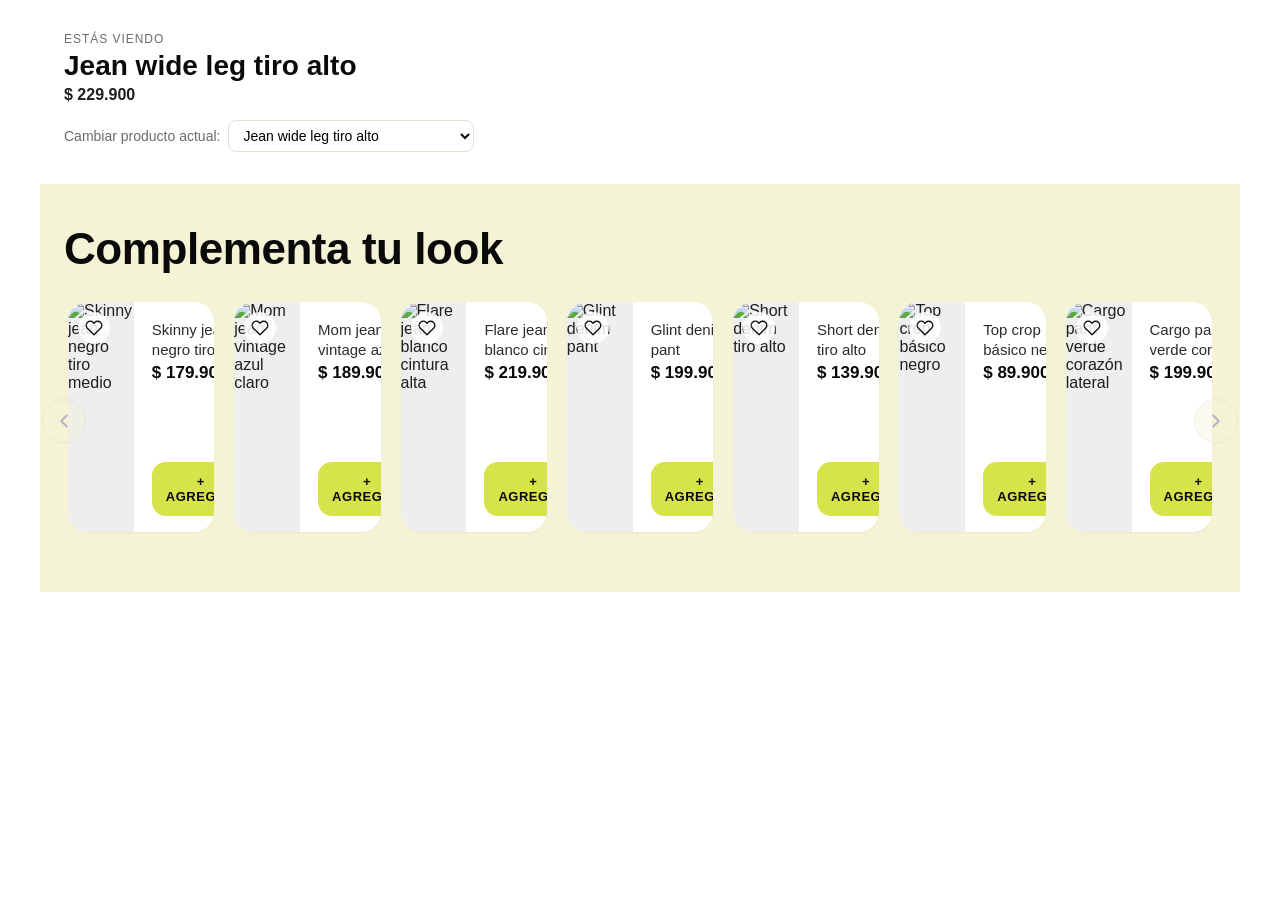
==== commit 65667cd0: "Add Complementa tu look section with dynamic product filtering Self-contained section matching LAL J" ====
--- a/index.html
+++ b/index.html
@@ -1,371 +1,64 @@
 <!DOCTYPE html>
 <html lang="es">
 <head>
-  <meta charset="UTF-8">
-  <meta name="viewport" content="width=device-width, initial-scale=1.0">
-  <title>L&L Jeans | Mayoristas Internacionales – Jeans Colombianos de Alto Realce</title>
-  <meta name="description" content="L&L Jeans: Jeans colombianos de alto realce para marcas, boutiques y distribuidoras en todo el mundo. Compra al por mayor desde Colombia con envios internacionales.">
-  <link rel="stylesheet" href="styles.css">
-  <link rel="preconnect" href="https://fonts.googleapis.com">
-  <link rel="preconnect" href="https://fonts.gstatic.com" crossorigin>
-  <link href="https://fonts.googleapis.com/css2?family=Playfair+Display:wght@400;600;700&family=Inter:wght@300;400;500;600;700&display=swap" rel="stylesheet">
+  <meta charset="UTF-8" />
+  <meta name="viewport" content="width=device-width, initial-scale=1.0" />
+  <title>LAL Jeans — Complementa tu look</title>
+  <link rel="stylesheet" href="complementa-look.css" />
 </head>
 <body>
+  <main class="page">
+    <!-- Demo: simula la página de producto actual -->
+    <section class="current-product" aria-label="Producto actual">
+      <div class="current-product__info">
+        <p class="current-product__eyebrow">Estás viendo</p>
+        <h1 class="current-product__title" id="currentProductTitle">Jean wide leg tiro alto</h1>
+        <p class="current-product__price" id="currentProductPrice">$229.900</p>
+        <label class="current-product__switcher">
+          Cambiar producto actual:
+          <select id="currentProductSelect"></select>
+        </label>
+      </div>
+    </section>
 
-  <!-- HERO -->
-  <section class="hero" id="inicio">
-    <div class="hero-overlay"></div>
-    <div class="container hero-content">
-      <p class="hero-badge">Mayoristas Internacionales</p>
-      <h1 class="hero-title">L&L Jeans</h1>
-      <p class="hero-subtitle">Jeans colombianos de alto realce</p>
-      <p class="hero-tagline">para marcas, boutiques y distribuidoras en todo el mundo</p>
-      <p class="hero-description">
-        Jeans disenados para transformar la silueta femenina, con tecnologia textil avanzada, acabados premium y alta rotacion en punto de venta.
-      </p>
-      <div class="hero-points">
-        <span>Compra al por mayor desde Colombia</span>
-        <span>Envios internacionales</span>
-      </div>
-      <a href="#contacto" class="btn btn-primary btn-lg">Solicitar catalogo mayorista</a>
-    </div>
-  </section>
+    <!-- Sección Complementa tu look -->
+    <section
+      class="complementa"
+      aria-labelledby="complementaTitle"
+      data-current-product-id=""
+    >
+      <div class="complementa__inner">
+        <h2 id="complementaTitle" class="complementa__title">Complementa tu look</h2>
 
-  <!-- TRUST BAR -->
-  <section class="trust-bar">
-    <div class="container">
-      <div class="trust-grid">
-        <div class="trust-item">
-          <span class="trust-check"></span>
-          Marca colombiana con experiencia internacional
-        </div>
-        <div class="trust-item">
-          <span class="trust-check"></span>
-          Produccion propia y control de calidad
-        </div>
-        <div class="trust-item">
-          <span class="trust-check"></span>
-          Alta recompra y satisfaccion del cliente final
-        </div>
-        <div class="trust-item">
-          <span class="trust-check"></span>
-          Ideal para boutiques premium y distribuidoras
+        <div class="complementa__carousel">
+          <button
+            class="complementa__nav complementa__nav--prev"
+            type="button"
+            aria-label="Ver productos anteriores"
+          >
+            <svg viewBox="0 0 24 24" aria-hidden="true">
+              <path d="M15 6l-6 6 6 6" fill="none" stroke="currentColor" stroke-width="2" stroke-linecap="round" stroke-linejoin="round"/>
+            </svg>
+          </button>
+
+          <ul class="complementa__track" id="complementaTrack" role="list">
+            <!-- cards se inyectan con JS -->
+          </ul>
+
+          <button
+            class="complementa__nav complementa__nav--next"
+            type="button"
+            aria-label="Ver más productos"
+          >
+            <svg viewBox="0 0 24 24" aria-hidden="true">
+              <path d="M9 6l6 6-6 6" fill="none" stroke="currentColor" stroke-width="2" stroke-linecap="round" stroke-linejoin="round"/>
+            </svg>
+          </button>
         </div>
       </div>
-    </div>
-  </section>
+    </section>
+  </main>
 
-  <!-- PROBLEMA / SOLUCION -->
-  <section class="problem-solution" id="solucion">
-    <div class="container">
-      <div class="ps-grid">
-        <div class="ps-card ps-problem">
-          <h2>El problema</h2>
-          <p class="ps-intro">Muchas marcas venden jeans "levanta cola" que:</p>
-          <ul>
-            <li>No cumplen lo que prometen</li>
-            <li>Dependen de fajas incomodas</li>
-            <li>Pierden forma con el uso</li>
-            <li>Generan devoluciones y reclamos</li>
-          </ul>
-        </div>
-        <div class="ps-card ps-solution">
-          <h2>La solucion</h2>
-          <p class="ps-intro"><strong>L&L Jeans no vende promesas:</strong><br>vende resultado real y medible.</p>
-          <ul>
-            <li>Realzar la figura sin fajas</li>
-            <li>Moldear con comodidad</li>
-            <li>Mantener su forma y estructura</li>
-            <li>Elevar la percepcion de lujo en tu negocio</li>
-          </ul>
-        </div>
-      </div>
-    </div>
-  </section>
-
-  <!-- VALORES AGREGADOS -->
-  <section class="features" id="diferencial">
-    <div class="container">
-      <h2 class="section-title">Que hace diferente a L&L Jeans?</h2>
-      <div class="features-grid">
-        <div class="feature-card">
-          <div class="feature-icon">
-            <svg width="40" height="40" viewBox="0 0 24 24" fill="none" stroke="currentColor" stroke-width="1.5"><path d="M12 2l3.09 6.26L22 9.27l-5 4.87 1.18 6.88L12 17.77l-6.18 3.25L7 14.14 2 9.27l6.91-1.01L12 2z"/></svg>
-          </div>
-          <h3>Realce certificado de hasta 5 cm</h3>
-          <p>Diseno anatomico comprobado, no efecto visual falso.</p>
-        </div>
-        <div class="feature-card">
-          <div class="feature-icon">
-            <svg width="40" height="40" viewBox="0 0 24 24" fill="none" stroke="currentColor" stroke-width="1.5"><circle cx="12" cy="12" r="10"/><path d="M8 14s1.5 2 4 2 4-2 4-2"/><line x1="9" y1="9" x2="9.01" y2="9"/><line x1="15" y1="9" x2="15.01" y2="9"/></svg>
-          </div>
-          <h3>Pretina anatomica reductora</h3>
-          <p>Moldea el abdomen y define la cintura sin incomodar.</p>
-        </div>
-        <div class="feature-card">
-          <div class="feature-icon">
-            <svg width="40" height="40" viewBox="0 0 24 24" fill="none" stroke="currentColor" stroke-width="1.5"><polygon points="13 2 3 14 12 14 11 22 21 10 12 10 13 2"/></svg>
-          </div>
-          <h3>Tecnologia Power Denim</h3>
-          <p>Tela inteligente que moldea, sostiene y se adapta al movimiento.</p>
-        </div>
-        <div class="feature-card">
-          <div class="feature-icon">
-            <svg width="40" height="40" viewBox="0 0 24 24" fill="none" stroke="currentColor" stroke-width="1.5"><path d="M14.7 6.3a1 1 0 0 0 0 1.4l1.6 1.6a1 1 0 0 0 1.4 0l3.77-3.77a6 6 0 0 1-7.94 7.94l-6.91 6.91a2.12 2.12 0 0 1-3-3l6.91-6.91a6 6 0 0 1 7.94-7.94l-3.76 3.76z"/></svg>
-          </div>
-          <h3>Cortes estrategicos en cadera y gluteos</h3>
-          <p>Costuras y piezas sobrepuestas que generan efecto "operada".</p>
-        </div>
-        <div class="feature-card">
-          <div class="feature-icon">
-            <svg width="40" height="40" viewBox="0 0 24 24" fill="none" stroke="currentColor" stroke-width="1.5"><path d="M12 1a3 3 0 0 0-3 3v8a3 3 0 0 0 6 0V4a3 3 0 0 0-3-3z"/><path d="M19 10v2a7 7 0 0 1-14 0v-2"/><line x1="12" y1="19" x2="12" y2="23"/><line x1="8" y1="23" x2="16" y2="23"/></svg>
-          </div>
-          <h3>Herrajeria premium</h3>
-          <p>Bano en oro de 24 quilates certificado (segun modelo).</p>
-        </div>
-        <div class="feature-card">
-          <div class="feature-icon">
-            <svg width="40" height="40" viewBox="0 0 24 24" fill="none" stroke="currentColor" stroke-width="1.5"><polyline points="22 12 18 12 15 21 9 3 6 12 2 12"/></svg>
-          </div>
-          <h3>Alta durabilidad y recuperacion</h3>
-          <p>No se deforma, no se "vence", no pierde estructura.</p>
-        </div>
-      </div>
-    </div>
-  </section>
-
-  <!-- PRECIOS MAYORISTAS -->
-  <section class="pricing" id="precios">
-    <div class="container">
-      <h2 class="section-title">Precios mayoristas</h2>
-      <p class="section-subtitle">Pesos colombianos (COP) &middot; Pedido minimo: 12 unidades</p>
-      <div class="pricing-table-wrapper">
-        <table class="pricing-table">
-          <thead>
-            <tr>
-              <th>Cantidad</th>
-              <th>Precio por unidad</th>
-            </tr>
-          </thead>
-          <tbody>
-            <tr>
-              <td>12 &ndash; 24 unidades</td>
-              <td><strong>$150.000</strong></td>
-            </tr>
-            <tr>
-              <td>25 &ndash; 36 unidades</td>
-              <td><strong>$140.000</strong></td>
-            </tr>
-            <tr>
-              <td>37 &ndash; 50 unidades</td>
-              <td><strong>$130.000</strong></td>
-            </tr>
-            <tr>
-              <td>51 &ndash; 100 unidades</td>
-              <td><strong>$125.000</strong></td>
-            </tr>
-            <tr>
-              <td>101 &ndash; 200 unidades</td>
-              <td><strong>$120.000</strong></td>
-            </tr>
-            <tr>
-              <td>201 &ndash; 300 unidades</td>
-              <td><strong>$115.000</strong></td>
-            </tr>
-            <tr class="highlight-row">
-              <td>301+ unidades</td>
-              <td><strong>$110.000</strong></td>
-            </tr>
-          </tbody>
-        </table>
-      </div>
-      <div class="pricing-notes">
-        <span>Produccion bajo pedido</span>
-        <span>Envios internacionales disponibles</span>
-      </div>
-    </div>
-  </section>
-
-  <!-- PARA QUIEN -->
-  <section class="audience" id="para-quien">
-    <div class="container">
-      <h2 class="section-title">Para quien es L&L Jeans?</h2>
-      <p class="section-intro">Esta marca es ideal si tu eres:</p>
-      <div class="audience-grid">
-        <div class="audience-card">
-          <div class="audience-icon">
-            <svg width="32" height="32" viewBox="0 0 24 24" fill="none" stroke="currentColor" stroke-width="1.5"><path d="M6 2L3 6v14a2 2 0 0 0 2 2h14a2 2 0 0 0 2-2V6l-3-4z"/><line x1="3" y1="6" x2="21" y2="6"/><path d="M16 10a4 4 0 0 1-8 0"/></svg>
-          </div>
-          <h3>Boutique de moda femenina</h3>
-        </div>
-        <div class="audience-card">
-          <div class="audience-icon">
-            <svg width="32" height="32" viewBox="0 0 24 24" fill="none" stroke="currentColor" stroke-width="1.5"><rect x="1" y="3" width="15" height="13"/><polygon points="16 8 20 8 23 11 23 16 16 16 16 8"/><circle cx="5.5" cy="18.5" r="2.5"/><circle cx="18.5" cy="18.5" r="2.5"/></svg>
-          </div>
-          <h3>Distribuidor mayorista</h3>
-        </div>
-        <div class="audience-card">
-          <div class="audience-icon">
-            <svg width="32" height="32" viewBox="0 0 24 24" fill="none" stroke="currentColor" stroke-width="1.5"><path d="M20.59 13.41l-7.17 7.17a2 2 0 0 1-2.83 0L2 12V2h10l8.59 8.59a2 2 0 0 1 0 2.82z"/><line x1="7" y1="7" x2="7.01" y2="7"/></svg>
-          </div>
-          <h3>Marca espejo / Private label</h3>
-        </div>
-        <div class="audience-card">
-          <div class="audience-icon">
-            <svg width="32" height="32" viewBox="0 0 24 24" fill="none" stroke="currentColor" stroke-width="1.5"><path d="M3 9l9-7 9 7v11a2 2 0 0 1-2 2H5a2 2 0 0 1-2-2z"/><polyline points="9 22 9 12 15 12 15 22"/></svg>
-          </div>
-          <h3>Emprendedora con punto fisico</h3>
-        </div>
-        <div class="audience-card">
-          <div class="audience-icon">
-            <svg width="32" height="32" viewBox="0 0 24 24" fill="none" stroke="currentColor" stroke-width="1.5"><rect x="2" y="3" width="20" height="14" rx="2" ry="2"/><line x1="8" y1="21" x2="16" y2="21"/><line x1="12" y1="17" x2="12" y2="21"/></svg>
-          </div>
-          <h3>Negocio online de alto ticket</h3>
-        </div>
-      </div>
-      <p class="audience-cta-text">Si buscas rotacion real, recompra y diferenciacion, estas en el lugar correcto.</p>
-    </div>
-  </section>
-
-  <!-- PROCESO -->
-  <section class="process" id="proceso">
-    <div class="container">
-      <h2 class="section-title">Proceso de compra mayorista</h2>
-      <div class="process-steps">
-        <div class="step">
-          <div class="step-number">1</div>
-          <p>Solicitas el catalogo</p>
-        </div>
-        <div class="step-connector"></div>
-        <div class="step">
-          <div class="step-number">2</div>
-          <p>Definimos modelos y cantidades</p>
-        </div>
-        <div class="step-connector"></div>
-        <div class="step">
-          <div class="step-number">3</div>
-          <p>Produccion y control de calidad</p>
-        </div>
-        <div class="step-connector"></div>
-        <div class="step">
-          <div class="step-number">4</div>
-          <p>Empaque y despacho internacional</p>
-        </div>
-        <div class="step-connector"></div>
-        <div class="step">
-          <div class="step-number">5</div>
-          <p>Tu negocio vende jeans que se recompran solos</p>
-        </div>
-      </div>
-    </div>
-  </section>
-
-  <!-- GARANTIA -->
-  <section class="guarantee">
-    <div class="container">
-      <h2 class="section-title">Garantia y respaldo</h2>
-      <div class="guarantee-grid">
-        <div class="guarantee-item">
-          <svg width="28" height="28" viewBox="0 0 24 24" fill="none" stroke="currentColor" stroke-width="2"><path d="M22 11.08V12a10 10 0 1 1-5.93-9.14"/><polyline points="22 4 12 14.01 9 11.01"/></svg>
-          <span>Calidad verificada</span>
-        </div>
-        <div class="guarantee-item">
-          <svg width="28" height="28" viewBox="0 0 24 24" fill="none" stroke="currentColor" stroke-width="2"><path d="M22 11.08V12a10 10 0 1 1-5.93-9.14"/><polyline points="22 4 12 14.01 9 11.01"/></svg>
-          <span>Produccion supervisada</span>
-        </div>
-        <div class="guarantee-item">
-          <svg width="28" height="28" viewBox="0 0 24 24" fill="none" stroke="currentColor" stroke-width="2"><path d="M22 11.08V12a10 10 0 1 1-5.93-9.14"/><polyline points="22 4 12 14.01 9 11.01"/></svg>
-          <span>Atencion directa</span>
-        </div>
-        <div class="guarantee-item">
-          <svg width="28" height="28" viewBox="0 0 24 24" fill="none" stroke="currentColor" stroke-width="2"><path d="M22 11.08V12a10 10 0 1 1-5.93-9.14"/><polyline points="22 4 12 14.01 9 11.01"/></svg>
-          <span>Marca con trayectoria</span>
-        </div>
-        <div class="guarantee-item">
-          <svg width="28" height="28" viewBox="0 0 24 24" fill="none" stroke="currentColor" stroke-width="2"><path d="M22 11.08V12a10 10 0 1 1-5.93-9.14"/><polyline points="22 4 12 14.01 9 11.01"/></svg>
-          <span>Soporte durante el proceso</span>
-        </div>
-      </div>
-    </div>
-  </section>
-
-  <!-- CTA FINAL -->
-  <section class="final-cta" id="contacto">
-    <div class="container">
-      <h2>Lleva L&L Jeans a tu pais</h2>
-      <p class="final-cta-sub">y vende jeans que realmente transforman</p>
-
-      <form class="contact-form" id="contactForm">
-        <div class="form-row">
-          <div class="form-group">
-            <label for="nombre">Nombre completo</label>
-            <input type="text" id="nombre" name="nombre" required placeholder="Tu nombre">
-          </div>
-          <div class="form-group">
-            <label for="pais">Pais</label>
-            <input type="text" id="pais" name="pais" required placeholder="Tu pais">
-          </div>
-        </div>
-        <div class="form-row">
-          <div class="form-group">
-            <label for="email">Correo electronico</label>
-            <input type="email" id="email" name="email" required placeholder="correo@ejemplo.com">
-          </div>
-          <div class="form-group">
-            <label for="whatsapp">WhatsApp (con codigo de pais)</label>
-            <input type="tel" id="whatsapp" name="whatsapp" required placeholder="+57 300 000 0000">
-          </div>
-        </div>
-        <div class="form-group">
-          <label for="negocio">Tipo de negocio</label>
-          <select id="negocio" name="negocio" required>
-            <option value="" disabled selected>Selecciona una opcion</option>
-            <option value="boutique">Boutique de moda femenina</option>
-            <option value="distribuidor">Distribuidor mayorista</option>
-            <option value="marca-espejo">Marca espejo / Private label</option>
-            <option value="punto-fisico">Emprendedora con punto fisico</option>
-            <option value="online">Negocio online</option>
-            <option value="otro">Otro</option>
-          </select>
-        </div>
-        <div class="form-group">
-          <label for="cantidad">Cantidad estimada de primer pedido</label>
-          <select id="cantidad" name="cantidad" required>
-            <option value="" disabled selected>Selecciona una opcion</option>
-            <option value="12-24">12 - 24 unidades</option>
-            <option value="25-50">25 - 50 unidades</option>
-            <option value="51-100">51 - 100 unidades</option>
-            <option value="101-200">101 - 200 unidades</option>
-            <option value="201+">201+ unidades</option>
-          </select>
-        </div>
-        <div class="form-group">
-          <label for="mensaje">Mensaje (opcional)</label>
-          <textarea id="mensaje" name="mensaje" rows="3" placeholder="Cuentanos sobre tu negocio..."></textarea>
-        </div>
-        <button type="submit" class="btn btn-primary btn-lg btn-full">Solicitar informacion mayorista</button>
-      </form>
-    </div>
-  </section>
-
-  <!-- FOOTER -->
-  <footer class="footer">
-    <div class="container">
-      <p class="footer-brand">L&L Jeans</p>
-      <p class="footer-tagline">Jeans colombianos de alto realce &middot; Mayoristas internacionales</p>
-      <p class="footer-copy">&copy; 2026 L&L Jeans. Todos los derechos reservados.</p>
-    </div>
-  </footer>
-
-  <!-- FLOATING NAV -->
-  <nav class="floating-nav" id="floatingNav">
-    <a href="#inicio">Inicio</a>
-    <a href="#diferencial">Diferencial</a>
-    <a href="#precios">Precios</a>
-    <a href="#proceso">Proceso</a>
-    <a href="#contacto">Contacto</a>
-  </nav>
-
-  <script src="script.js"></script>
+  <script src="complementa-look.js"></script>
 </body>
 </html>
--- a/complementa-look.css
+++ b/complementa-look.css
@@ -0,0 +1,242 @@
+/* =========================================================
+   LAL Jeans — Complementa tu look
+   Tokens de marca
+   ========================================================= */
+:root {
+  --lal-bg: #f4f3d5;          /* crema de fondo */
+  --lal-surface: #ffffff;     /* tarjetas */
+  --lal-ink: #0a0a0a;         /* titulares */
+  --lal-text: #1f1f1f;
+  --lal-muted: #6b6b6b;
+  --lal-accent: #d7e34a;      /* lima/amarillo CTA */
+  --lal-accent-hover: #c7d43a;
+  --lal-nav: #3b3ba0;         /* flechas moradas */
+  --lal-nav-ink: #3b3ba0;
+  --lal-radius-card: 20px;
+  --lal-radius-btn: 14px;
+  --lal-shadow: 0 1px 2px rgba(0, 0, 0, 0.04);
+  --lal-font: "Inter", "Helvetica Neue", Arial, sans-serif;
+}
+
+* { box-sizing: border-box; }
+
+body {
+  margin: 0;
+  font-family: var(--lal-font);
+  color: var(--lal-text);
+  background: #fff;
+}
+
+.page { max-width: 1200px; margin: 0 auto; }
+
+/* --- Demo del producto actual (sólo para pruebas) --- */
+.current-product {
+  padding: 32px 24px 8px;
+}
+.current-product__eyebrow {
+  margin: 0 0 4px;
+  font-size: 12px;
+  letter-spacing: 0.08em;
+  text-transform: uppercase;
+  color: var(--lal-muted);
+}
+.current-product__title {
+  margin: 0 0 4px;
+  font-size: 28px;
+  font-weight: 800;
+  color: var(--lal-ink);
+}
+.current-product__price {
+  margin: 0 0 16px;
+  font-weight: 700;
+}
+.current-product__switcher {
+  display: inline-flex;
+  gap: 8px;
+  align-items: center;
+  font-size: 14px;
+  color: var(--lal-muted);
+}
+.current-product__switcher select {
+  padding: 6px 10px;
+  border: 1px solid #e0e0d0;
+  border-radius: 8px;
+  background: #fff;
+  font: inherit;
+}
+
+/* =========================================================
+   Sección Complementa tu look
+   ========================================================= */
+.complementa {
+  background: var(--lal-bg);
+  padding: 40px 0 48px;
+  margin-top: 24px;
+}
+.complementa__inner {
+  max-width: 1200px;
+  margin: 0 auto;
+  padding: 0 24px;
+  position: relative;
+}
+.complementa__title {
+  margin: 0 0 24px;
+  font-size: clamp(28px, 4vw, 44px);
+  font-weight: 900;
+  letter-spacing: -0.01em;
+  color: var(--lal-ink);
+}
+
+/* Carrusel */
+.complementa__carousel {
+  position: relative;
+}
+.complementa__track {
+  list-style: none;
+  margin: 0;
+  padding: 4px 4px 12px;
+  display: grid;
+  grid-auto-flow: column;
+  grid-auto-columns: minmax(280px, 1fr);
+  gap: 20px;
+  overflow-x: auto;
+  scroll-snap-type: x mandatory;
+  scroll-behavior: smooth;
+  scrollbar-width: none;
+}
+.complementa__track::-webkit-scrollbar { display: none; }
+
+@media (min-width: 700px) {
+  .complementa__track { grid-auto-columns: minmax(0, calc((100% - 20px) / 2)); }
+}
+@media (min-width: 1024px) {
+  .complementa__track { grid-auto-columns: minmax(0, calc((100% - 60px) / 4)); }
+}
+
+/* Flechas */
+.complementa__nav {
+  position: absolute;
+  top: 50%;
+  transform: translateY(-50%);
+  width: 44px;
+  height: 44px;
+  border-radius: 50%;
+  border: 1px solid #d9d6a8;
+  background: var(--lal-bg);
+  color: var(--lal-nav-ink);
+  display: grid;
+  place-items: center;
+  cursor: pointer;
+  z-index: 2;
+  transition: transform 0.15s ease, background 0.15s ease, opacity 0.2s ease;
+}
+.complementa__nav svg { width: 22px; height: 22px; }
+.complementa__nav:hover { background: #fff; transform: translateY(-50%) scale(1.05); }
+.complementa__nav:disabled { opacity: 0.35; cursor: not-allowed; }
+.complementa__nav--prev { left: -8px; }
+.complementa__nav--next { right: -8px; }
+@media (min-width: 1024px) {
+  .complementa__nav--prev { left: -22px; }
+  .complementa__nav--next { right: -22px; }
+}
+
+/* =========================================================
+   Tarjeta de producto
+   ========================================================= */
+.card {
+  scroll-snap-align: start;
+  background: var(--lal-surface);
+  border-radius: var(--lal-radius-card);
+  overflow: hidden;
+  display: grid;
+  grid-template-columns: 45% 1fr;
+  min-height: 230px;
+  box-shadow: var(--lal-shadow);
+}
+.card__media {
+  position: relative;
+  background: #eee;
+  overflow: hidden;
+}
+.card__img {
+  width: 100%;
+  height: 100%;
+  object-fit: cover;
+  display: block;
+  transition: transform 0.4s ease;
+}
+.card:hover .card__img { transform: scale(1.03); }
+
+.card__fav {
+  position: absolute;
+  top: 10px;
+  left: 10px;
+  width: 32px;
+  height: 32px;
+  border-radius: 50%;
+  border: none;
+  background: rgba(255, 255, 255, 0.85);
+  display: grid;
+  place-items: center;
+  cursor: pointer;
+  transition: background 0.15s ease;
+}
+.card__fav:hover { background: #fff; }
+.card__fav svg { width: 18px; height: 18px; color: #111; }
+.card__fav[aria-pressed="true"] svg { color: #e0245e; fill: #e0245e; }
+
+.card__body {
+  padding: 18px 18px 16px;
+  display: flex;
+  flex-direction: column;
+  justify-content: space-between;
+  gap: 12px;
+}
+.card__name {
+  margin: 0;
+  font-size: 15px;
+  font-weight: 500;
+  color: #2b2b2b;
+  line-height: 1.3;
+  display: -webkit-box;
+  -webkit-line-clamp: 2;
+  -webkit-box-orient: vertical;
+  overflow: hidden;
+}
+.card__price {
+  margin: 4px 0 0;
+  font-size: 17px;
+  font-weight: 800;
+  color: var(--lal-ink);
+}
+.card__cta {
+  border: none;
+  background: var(--lal-accent);
+  color: var(--lal-ink);
+  font-weight: 700;
+  font-size: 13px;
+  letter-spacing: 0.04em;
+  padding: 12px 14px;
+  border-radius: var(--lal-radius-btn);
+  cursor: pointer;
+  display: inline-flex;
+  gap: 6px;
+  align-items: center;
+  justify-content: center;
+  transition: background 0.15s ease, transform 0.1s ease;
+}
+.card__cta:hover { background: var(--lal-accent-hover); }
+.card__cta:active { transform: scale(0.98); }
+.card__cta[aria-pressed="true"] {
+  background: var(--lal-ink);
+  color: var(--lal-accent);
+}
+
+/* Estado vacío */
+.complementa__empty {
+  grid-column: 1 / -1;
+  text-align: center;
+  padding: 40px 20px;
+  color: var(--lal-muted);
+  font-size: 14px;
+}
